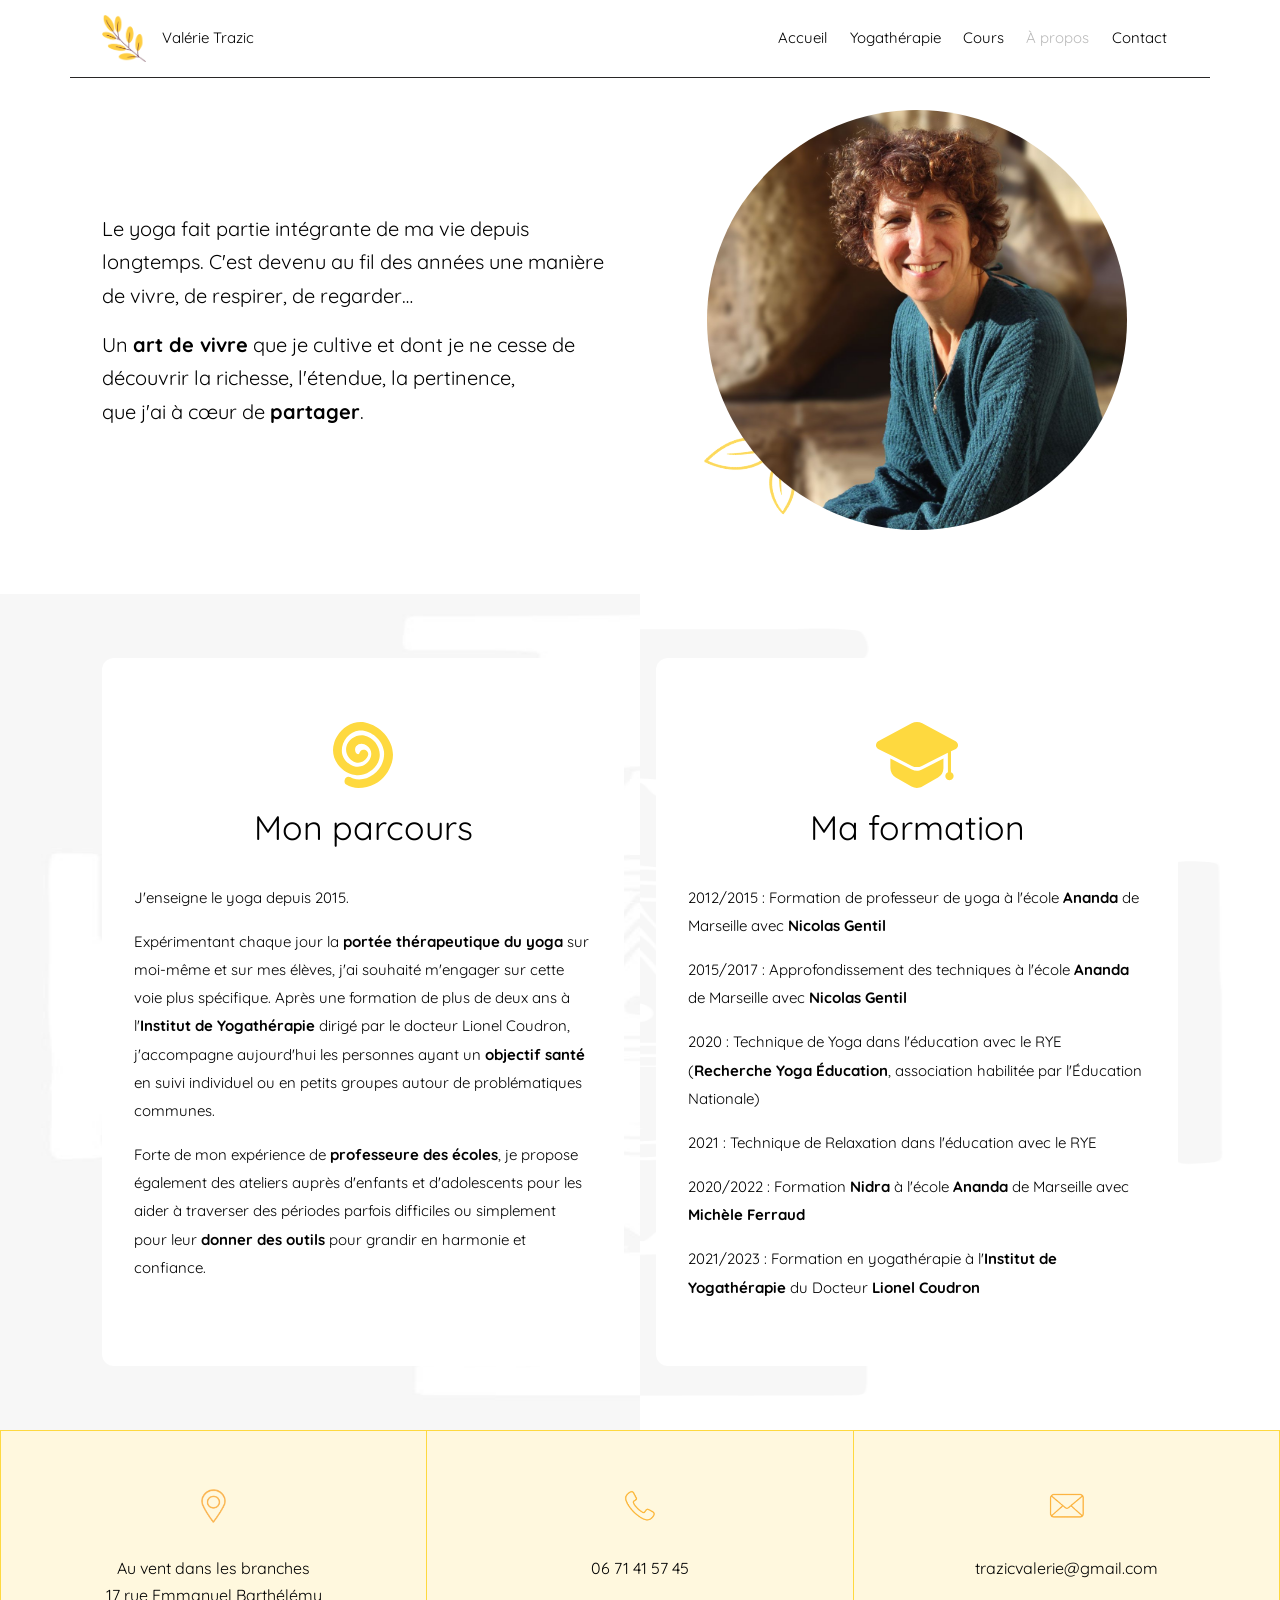
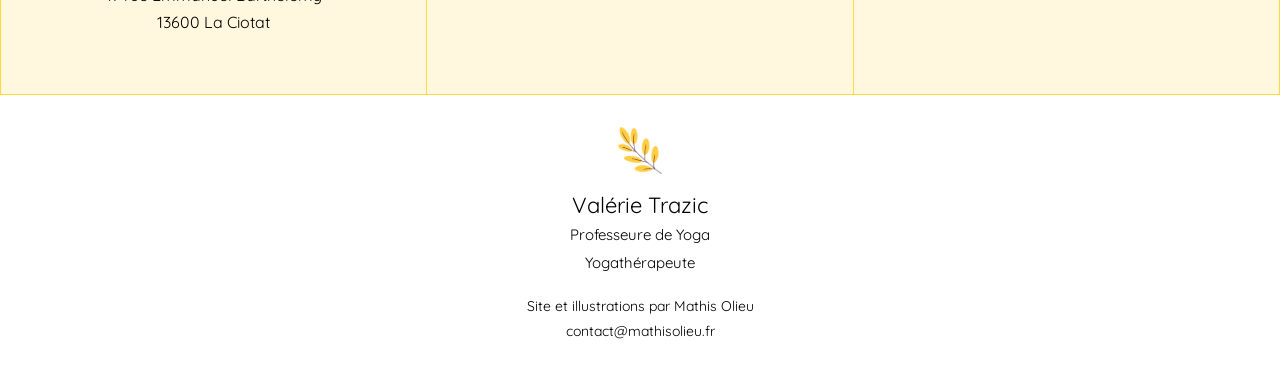
==== a-propos.html @ 8e9eb779 "Page A propos, la derniere des sept Co-Authored-By: Claude Opus 5 <noreply@anthropic.com> Claude-Ses" ====
<!DOCTYPE html>
<html lang="fr">
<head>
  <meta charset="UTF-8">
  <meta name="viewport" content="width=device-width, initial-scale=1.0">

  <title>À propos — Valérie Trazic, professeure de yoga et yogathérapeute à La Ciotat</title>
  <meta name="description" content="Valérie Trazic enseigne le yoga depuis 2015 à La Ciotat. Formée à l'école Ananda de Marseille et à l'Institut de Yogathérapie du docteur Lionel Coudron.">

  <!-- Aperçu lors d'un partage sur WhatsApp, Facebook, Messenger…
       og:url doit rester une adresse absolue : une adresse relative ne
       fonctionne pas ici.
       À FAIRE : og:image manque. Il faut une image de partage au format
       1200 × 630 px ; aucune des illustrations récupérées n'a ce format. -->
  <meta property="og:type" content="website">
  <meta property="og:site_name" content="Valérie Trazic">
  <meta property="og:locale" content="fr_FR">
  <meta property="og:url" content="https://valerietrazic.fr/a-propos.html">
  <meta property="og:title" content="À propos de Valérie Trazic">
  <meta property="og:description" content="Valérie Trazic enseigne le yoga depuis 2015 à La Ciotat. Formée à l'école Ananda de Marseille et à l'Institut de Yogathérapie du docteur Lionel Coudron.">

  <!-- Icône du site, dérivée de la branche.
       Le format 180 px est celui d'iOS : il a un fond crème parce qu'iOS
       remplace la transparence par du noir. -->
  <link rel="icon" href="images/favicon-32.png" sizes="32x32">
  <link rel="icon" href="images/favicon-512.png" sizes="512x512">
  <link rel="apple-touch-icon" href="images/favicon-180.png">

  <!-- Le site d'origine n'utilise que Quicksand, titres comme corps de texte. -->
  <link rel="preconnect" href="https://fonts.googleapis.com">
  <link rel="preconnect" href="https://fonts.gstatic.com" crossorigin>
  <link href="https://fonts.googleapis.com/css2?family=Quicksand:wght@400;500;600;700&display=swap" rel="stylesheet">

  <!-- style.css : design system + éléments communs.
       page-interieure.css : gabarit des six pages autres que l'accueil.
       a-propos.css : les blocs propres à cette page. -->
  <link rel="stylesheet" href="css/style.css">
  <link rel="stylesheet" href="css/page-interieure.css">
  <link rel="stylesheet" href="css/a-propos.css">
</head>

<body>

  <!-- ======================================================================
       EN-TÊTE — identique sur les 7 pages du site.
       Pour le modifier, il faut le faire dans chaque fichier HTML.
       Sur la page courante, le lien porte aria-current="page" : c'est lui
       qui déclenche le grisé.
       ====================================================================== -->
  <header class="entete">
    <div class="conteneur entete__interieur">

      <a href="index.html" class="entete__marque">
        <img class="entete__branche" src="images/branche.png" alt="" aria-hidden="true" width="400" height="430">
        <span class="entete__nom">Valérie Trazic</span>
      </a>

      <nav class="nav" aria-label="Navigation principale">

        <button class="nav__burger" type="button" aria-expanded="false" aria-controls="menu-principal">
          <span></span>
          <span></span>
          <span></span>
          <span class="lecteur-ecran-seulement">Ouvrir le menu</span>
        </button>

        <ul class="nav__liste" id="menu-principal">

          <li><a class="nav__lien" href="index.html">Accueil</a></li>

          <li><a class="nav__lien" href="yogatherapie.html">Yogathérapie</a></li>

          <!-- « Cours » n'est pas une page : c'est l'intitulé d'un groupe.
               C'est donc un <button>, pas un <a> — il n'y a nulle part où
               aller. Sur mobile, le CSS le transforme en simple intertitre
               et déplie la liste en permanence. -->
          <li class="nav__deroulant">
            <button class="nav__lien nav__bascule" type="button" aria-expanded="false" aria-controls="sous-menu-cours">Cours</button>

            <ul class="nav__sous-menu" id="sous-menu-cours">
              <li><a class="nav__sous-lien" href="cours-adultes.html">Cours adultes</a></li>
              <li><a class="nav__sous-lien" href="cours-enfants.html">Cours enfants</a></li>
              <li><a class="nav__sous-lien" href="cours-parents-enfants.html">Cours parents / enfants</a></li>
              <li><a class="nav__sous-lien" href="yoga-adapte-sante.html">Yoga Adapté Santé</a></li>
            </ul>
          </li>

          <li><a class="nav__lien" href="a-propos.html" aria-current="page">À propos</a></li>

          <!-- « Contact » n'est pas une page non plus : c'est une ancre vers
               le bandeau de coordonnées, qui porte id="contact". -->
          <li><a class="nav__lien" href="#contact">Contact</a></li>

        </ul>

      </nav>

    </div>
  </header>



  <main>

    <!-- ====================================================================
         1. BANDEAU DE TITRE
         Le texte à gauche, la photo à droite. Contrairement aux autres pages
         intérieures, il n'y a ni bulle ni bande crème : le site d'origine
         pose ce bandeau sur fond blanc.

         Le titre est là mais invisible à l'écran, comme sur le site d'origine
         qui n'en affiche aucun. Une page a pourtant besoin d'un titre de
         niveau 1 : c'est lui qui annonce la page à un lecteur d'écran et qui
         sert de repère aux moteurs de recherche. Il est donc écrit, puis
         masqué visuellement — et lui seul, le reste s'affiche normalement.
         ==================================================================== -->
    <section class="conteneur hero-page" aria-labelledby="titre-page">

      <h1 class="lecteur-ecran-seulement" id="titre-page">À propos</h1>

      <div class="hero-page__texte">
        <p class="a-propos__intro">
          Le yoga fait partie intégrante de ma vie depuis longtemps. C'est devenu au
          fil des années une manière de vivre, de respirer, de regarder…
        </p>
        <p class="a-propos__intro">
          Un <strong>art de vivre</strong> que je cultive et dont je ne cesse de
          découvrir la richesse, l'étendue, la pertinence,<br>
          que j'ai à cœur de <strong>partager</strong>.
        </p>
      </div>

      <!-- Les feuilles sont écrites AVANT la photo : les deux étant
           positionnées, c'est la dernière du fichier qui passe au-dessus.
           Elles dépassent donc simplement du bas du portrait. -->
      <div class="hero-page__illustration portrait">
        <img class="portrait__feuilles" src="images/feuille-trait.png" alt="" aria-hidden="true" width="160" height="138">
        <img class="portrait__photo" src="images/valerie.jpg" alt="Valérie Trazic, souriante, assise en extérieur" width="1336" height="1110">
      </div>

    </section>


    <!-- ====================================================================
         2. PARCOURS ET FORMATION
         Deux panneaux blancs posés sur un fond orné de deux motifs très
         pâles, comme sur le site d'origine.
         ==================================================================== -->
    <div class="zone-motif">
      <section class="conteneur section" id="parcours" aria-label="Parcours et formation">

        <div class="cartes-parcours">

          <article class="carte-parcours">
            <img class="carte-parcours__picto" src="images/picto-spirale.svg" alt="" aria-hidden="true" width="90" height="100" loading="lazy">
            <h2 class="carte-parcours__titre">Mon parcours</h2>

            <p>J'enseigne le yoga depuis 2015.</p>

            <p>
              Expérimentant chaque jour la <strong>portée thérapeutique du yoga</strong>
              sur moi-même et sur mes élèves, j'ai souhaité m'engager sur cette voie plus
              spécifique. Après une formation de plus de deux ans à l'<strong>Institut de
              Yogathérapie</strong> dirigé par le docteur Lionel Coudron, j'accompagne
              aujourd'hui les personnes ayant un <strong>objectif santé</strong> en suivi
              individuel ou en petits groupes autour de problématiques communes.
            </p>

            <p>
              Forte de mon expérience de <strong>professeure des écoles</strong>, je
              propose également des ateliers auprès d'enfants et d'adolescents pour les
              aider à traverser des périodes parfois difficiles ou simplement pour leur
              <strong>donner des outils</strong> pour grandir en harmonie et confiance.
            </p>
          </article>

          <article class="carte-parcours">
            <img class="carte-parcours__picto" src="images/picto-diplome.svg" alt="" aria-hidden="true" width="100" height="80" loading="lazy">
            <h2 class="carte-parcours__titre">Ma formation</h2>

            <ul class="formations">
              <li>
                2012/2015 : Formation de professeur de yoga à l'école
                <strong>Ananda</strong> de Marseille avec <strong>Nicolas Gentil</strong>
              </li>
              <li>
                2015/2017 : Approfondissement des techniques à l'école
                <strong>Ananda</strong> de Marseille avec <strong>Nicolas Gentil</strong>
              </li>
              <li>
                2020 : Technique de Yoga dans l'éducation avec le RYE
                (<strong>Recherche Yoga Éducation</strong>, association habilitée par
                l'Éducation Nationale)
              </li>
              <li>
                2021 : Technique de Relaxation dans l'éducation avec le RYE
              </li>
              <li>
                2020/2022 : Formation <strong>Nidra</strong> à l'école
                <strong>Ananda</strong> de Marseille avec <strong>Michèle Ferraud</strong>
              </li>
              <li>
                2021/2023 : Formation en yogathérapie à l'<strong>Institut de
                Yogathérapie</strong> du Docteur <strong>Lionel Coudron</strong>
              </li>
            </ul>
          </article>

        </div>

      </section>
    </div>

  </main>


  <!-- ======================================================================
       BANDEAU CONTACT — identique sur les 7 pages.
       Il porte id="contact" : c'est la cible de l'entrée « Contact » du menu.
       Les filets jaunes entre les cellules ne sont pas des bordures : c'est
       le fond jaune du bandeau qui apparaît dans les fentes de 1 px.
       ====================================================================== -->
  <section class="bandeau-contact" id="contact" aria-label="Coordonnées">
    <div class="bandeau-contact__grille">

      <div class="bandeau-contact__cellule">
        <img class="bandeau-contact__icone" src="images/icone-lieu.webp" alt="" aria-hidden="true" width="88" height="120" loading="lazy">
        <address class="bandeau-contact__texte">
          <a href="https://auventdanslesbranches.fr" target="_blank" rel="noopener">Au vent dans les branches<span class="lecteur-ecran-seulement"> (nouvelle fenêtre)</span></a><br>
          17 rue Emmanuel Barthélémy<br>
          13600 La Ciotat
        </address>
      </div>

      <div class="bandeau-contact__cellule">
        <img class="bandeau-contact__icone" src="images/icone-telephone.webp" alt="" aria-hidden="true" width="118" height="120" loading="lazy">
        <p class="bandeau-contact__texte">
          <a href="tel:+33671415745">06 71 41 57 45</a>
        </p>
      </div>

      <div class="bandeau-contact__cellule">
        <img class="bandeau-contact__icone" src="images/icone-mail.webp" alt="" aria-hidden="true" width="125" height="120" loading="lazy">
        <p class="bandeau-contact__texte">
          <a href="mailto:trazicvalerie@gmail.com">trazicvalerie@gmail.com</a>
        </p>
      </div>

    </div>
  </section>


  <!-- ======================================================================
       PIED DE PAGE — identique sur les 7 pages. Fond blanc, tout centré.
       ====================================================================== -->
  <footer class="pied">
    <div class="conteneur">

      <img class="pied__branche" src="images/branche.png" alt="" aria-hidden="true" width="400" height="430" loading="lazy">

      <p class="pied__nom">Valérie Trazic</p>
      <p class="pied__role">
        Professeure de Yoga<br>
        Yogathérapeute
      </p>

      <p class="pied__credit">
        Site et illustrations par Mathis Olieu<br>
        <a href="mailto:contact@mathisolieu.fr">contact@mathisolieu.fr</a>
      </p>

    </div>
  </footer>


  <script src="js/menu.js"></script>

</body>
</html>
---- css/style.css ----
/* ==========================================================================
   VALÉRIE TRAZIC — Feuille de style commune
   --------------------------------------------------------------------------
   Ce fichier contient :
     1. les variables du design system (:root)
     2. les bases (typographie, conteneur)
     3. l'en-tête et la navigation
     4. les boutons
     5. le bandeau contact et le pied de page
     6. le responsive de ces éléments communs

   Il est chargé sur les 7 pages, AVANT le fichier propre à chaque page.

   Les valeurs ci-dessous sont RELEVÉES SUR LE SITE D'ORIGINE (ventyoga.fr),
   pas déduites du site de l'association : fond blanc, un seul jaune, texte
   noir, Quicksand partout.

   RÈGLE : aucune couleur, police ou graisse ne doit être écrite « en dur »
   ailleurs. On passe toujours par une variable de :root.
   ========================================================================== */


/* ==========================================================================
   1. VARIABLES — le tableau électrique du site
   --------------------------------------------------------------------------
   Pour changer une couleur partout, il suffit de la modifier ici.
   ========================================================================== */

:root {

  /* --- Couleurs, relevées sur ventyoga.fr --- */
  --fond:        #FFFFFF;  /* fond du site : blanc, PAS crème            */
  --creme:       #FFF8DE;  /* cellules du bandeau contact, formes déco    */
  --jaune:       #FED93F;  /* le seul jaune du site                      */
  --gris-bloc:   #F7F7F7;  /* bandeau gris de la section « Les cours »   */
  --texte:       #000000;  /* texte principal                            */
  --texte-doux:  #BABABA;  /* page courante dans le menu                 */
  --trait:       #282626;  /* filet sous l'en-tête                       */

  /* --- Police ---
     Le site d'origine n'utilise QUE Quicksand, titres comme corps de texte. */
  --titres: "Quicksand", sans-serif;
  --corps:  "Quicksand", sans-serif;

  /* --- Graisses --- */
  --normal:   400;
  --moyen:    500;
  --semigras: 600;
  --gras:     700;

  /* --- Espacements --- */
  --espace-xs: 0.5rem;   /*  8px */
  --espace-s:  1rem;     /* 16px */
  --espace-m:  2rem;     /* 32px */
  --espace-l:  4rem;     /* 64px */
  --espace-xl: 6rem;     /* 96px */

  /* --- Dimensions --- */
  --largeur-max: 1140px;
  --rayon:       12px;
}


/* ==========================================================================
   2. BASES
   ========================================================================== */

*,
*::before,
*::after {
  box-sizing: border-box;
}

html {
  overflow-x: hidden;

  /* L'en-tête est collé en haut. Sans ce retrait, une arrivée par ancre
     placerait sa cible DERRIÈRE l'en-tête. */
  scroll-padding-top: 6rem;
  scroll-behavior: smooth;
}

/* 15 px et une interligne de 1,88 : les valeurs exactes du site d'origine. */
body {
  margin: 0;
  background-color: var(--fond);
  color: var(--texte);
  font-family: var(--corps);
  font-weight: var(--normal);
  font-size: 15px;
  line-height: 1.88;
}

h1, h2, h3 {
  font-family: var(--titres);
  color: var(--texte);
  margin: 0;
  font-weight: var(--normal);
  line-height: 1.4;
}

p { margin: 0 0 var(--espace-s); }

a { color: inherit; }

img {
  max-width: 100%;
  height: auto;
  display: block;
}

/* Contour de focus visible au clavier. Sans lui, une personne qui navigue à
   la touche Tab ne sait plus où elle se trouve. */
:focus-visible {
  outline: 2px solid var(--jaune);
  outline-offset: 3px;
}

/* Ouverture des panneaux dépliants (menu mobile, sous-menu).
   « display: none » ne s'anime pas ; une animation posée sur l'élément au
   moment où il s'affiche, elle, se joue. */
@keyframes deplier {
  from { opacity: 0; transform: translateY(-8px); }
  to   { opacity: 1; transform: translateY(0); }
}

/* Respecte le réglage système « réduire les animations ». */
@media (prefers-reduced-motion: reduce) {
  html { scroll-behavior: auto; }
  *, *::before, *::after {
    animation-duration: 0.01ms !important;
    transition-duration: 0.01ms !important;
  }
}

.conteneur {
  width: 100%;
  max-width: var(--largeur-max);
  margin-inline: auto;
  padding-inline: var(--espace-m);
}

/* Masque un élément à l'écran tout en le laissant lisible par les lecteurs
   d'écran. */
.lecteur-ecran-seulement {
  position: absolute;
  width: 1px;
  height: 1px;
  overflow: hidden;
  clip-path: inset(50%);
  white-space: nowrap;
}


/* ==========================================================================
   3. EN-TÊTE — commun aux 7 pages
   --------------------------------------------------------------------------
   Fond blanc, 78 px de haut, et un filet fin sous le contenu : c'est tout.
   ========================================================================== */

.entete {
  position: sticky;
  top: 0;
  z-index: 100;
  background-color: var(--fond);
}

/* Le filet est porté par le conteneur intérieur, pas par l'en-tête : il
   s'arrête donc avec le contenu au lieu de traverser tout l'écran. */
.entete__interieur {
  display: flex;
  align-items: center;
  justify-content: space-between;
  gap: var(--espace-m);
  min-height: 78px;
  border-bottom: 1px solid var(--trait);
}

/* --- La marque : la branche + le nom ---
   « flex-shrink: 0 » est indispensable : sans lui, la marque se comprime
   quand le menu manque de place et la branche est écrasée. */
.entete__marque {
  display: flex;
  align-items: center;
  gap: var(--espace-s);
  flex-shrink: 0;
  text-decoration: none;
}

.entete__branche {
  width: 44px;
  flex-shrink: 0;
}

.entete__nom {
  font-family: var(--titres);
  font-weight: var(--normal);
  font-size: 15px;
}


/* ==========================================================================
   3b. NAVIGATION
   ========================================================================== */

.nav__liste {
  display: flex;
  align-items: center;
  list-style: none;
  margin: 0;
  padding: 0;
}

/* Le lien et le bouton « Cours » doivent être identiques à l'œil. Le bouton
   hérite donc explicitement de la police, que les navigateurs remplacent
   sinon par leur police de formulaire. */
.nav__lien {
  display: inline-block;
  padding: var(--espace-xs) 0.7rem;
  border: none;
  background: none;
  font-family: var(--corps);
  font-weight: var(--normal);
  font-size: 15px;
  color: var(--texte);
  line-height: inherit;
  text-decoration: none;
  white-space: nowrap;
  cursor: pointer;
  transition: color 0.2s ease;
}

/* Sur le site d'origine, la page courante n'est pas soulignée : elle est
   simplement grisée. Pas de trait jaune. */
.nav__lien[aria-current="page"] {
  color: var(--texte-doux);
}

.nav__lien:hover,
.nav__lien:focus-visible {
  color: var(--texte-doux);
}

/* --- Sous-menu « Cours » -------------------------------------------------
   Il s'ouvre dans trois cas — au survol de la souris, quand le clavier entre
   dans la zone (:focus-within), et au clic (aria-expanded, géré par
   menu.js). Les trois sont nécessaires : le survol ignore le clavier, le
   clavier ignore la souris, et sur un écran tactile seul le clic existe.
   Pas de chevron : le site d'origine n'en a pas. --------------------------- */

.nav__deroulant {
  position: relative;
}

.nav__sous-menu {
  display: none;
  position: absolute;
  top: 100%;
  left: 50%;
  translate: -50% 0;
  z-index: 20;
  min-width: 220px;
  margin: 0;
  padding: var(--espace-xs) 0;
  list-style: none;
  background-color: var(--fond);
  border: 1px solid var(--trait);
}

.nav__deroulant:hover .nav__sous-menu,
.nav__deroulant:focus-within .nav__sous-menu,
.nav__bascule[aria-expanded="true"] + .nav__sous-menu {
  display: block;
  animation: deplier 0.2s ease both;
}

/* Zone tampon invisible entre l'entrée « Cours » et le panneau : sans elle,
   le panneau se referme dès que la souris traverse l'espace vide en
   descendant vers lui. */
.nav__sous-menu::before {
  content: "";
  position: absolute;
  left: 0;
  right: 0;
  top: -10px;
  height: 10px;
}

.nav__sous-lien {
  display: block;
  padding: var(--espace-xs) var(--espace-s);
  font-size: 15px;
  text-decoration: none;
  white-space: nowrap;
  transition: color 0.2s ease;
}

.nav__sous-lien:hover,
.nav__sous-lien:focus-visible,
.nav__sous-lien[aria-current="page"] {
  color: var(--texte-doux);
}

/* --- Bouton burger : visible uniquement sur mobile (voir §6) --- */

.nav__burger {
  display: none;
  flex-direction: column;
  justify-content: center;
  gap: 5px;
  width: 44px;
  height: 44px;
  padding: 0;
  border: none;
  background: none;
  cursor: pointer;
}

.nav__burger span {
  display: block;
  height: 1px;
  width: 26px;
  background-color: var(--texte);
  transition: transform 0.25s ease, opacity 0.25s ease;
}

/* Les trois barres se transforment en croix quand le menu est ouvert. */
.nav__burger[aria-expanded="true"] span:nth-child(1) {
  transform: translateY(6px) rotate(45deg);
}
.nav__burger[aria-expanded="true"] span:nth-child(2) {
  opacity: 0;
}
.nav__burger[aria-expanded="true"] span:nth-child(3) {
  transform: translateY(-6px) rotate(-45deg);
}


/* ==========================================================================
   4. BOUTONS — communs à tout le site
   ========================================================================== */

/* Relevé sur le site d'origine : un rectangle jaune plein, texte noir à 18 px.
   Les angles sont arrondis, à la demande de Simon — c'est le seul écart avec
   l'original, qui les laisse vifs. Au survol, le bouton se vide de sa couleur
   et garde son contour jaune : le mouvement inverse, pour que l'état survolé
   se distingue sans introduire de teinte nouvelle. */
.bouton {
  display: inline-flex;
  align-items: center;
  justify-content: center;
  min-width: 142px;
  min-height: 40px;
  padding: var(--espace-xs) var(--espace-s);
  border: 1px solid var(--jaune);
  border-radius: 6px;
  background-color: var(--jaune);
  color: var(--texte);
  font-family: var(--corps);
  font-weight: var(--normal);
  font-size: 18px;
  line-height: 1.2;
  text-align: center;
  text-decoration: none;
  cursor: pointer;
  transition: background-color 0.2s ease;
}

.bouton:hover,
.bouton:focus-visible {
  background-color: transparent;
}


/* ==========================================================================
   5. BANDEAU CONTACT + PIED DE PAGE — communs aux 7 pages
   --------------------------------------------------------------------------
   Le bandeau porte id="contact" : c'est la cible de l'entrée « Contact » du
   menu, qui n'est pas une page mais une ancre.

   L'astuce du site d'origine : les filets jaunes entre les trois cellules ne
   sont pas des bordures. Le bandeau est un rectangle JAUNE, et les trois
   cellules grises posées dessus laissent 1 px d'écart entre elles. Le jaune
   qui apparaît dans ces fentes, c'est le fond.
   ========================================================================== */

.bandeau-contact {
  background-color: var(--jaune);
  padding: 1px;
}

.bandeau-contact__grille {
  display: grid;
  grid-template-columns: repeat(3, 1fr);
  gap: 1px;
}

.bandeau-contact__cellule {
  display: flex;
  flex-direction: column;
  align-items: center;
  justify-content: center;
  gap: var(--espace-m);
  min-height: 263px;
  padding: var(--espace-m) var(--espace-s);
  background-color: var(--creme);
  text-align: center;
}

/* Les trois icônes n'ont pas le même rapport largeur / hauteur. On fixe donc
   la HAUTEUR et on laisse la largeur suivre : à largeur égale, l'enveloppe
   paraîtrait plus grosse que le repère. */
.bandeau-contact__icone {
  height: 34px;
  width: auto;
}

.bandeau-contact__texte {
  margin: 0;
  font-size: 16px;
  line-height: 1.7;
  font-style: normal;   /* neutralise l'italique par défaut de <address> */

  /* Trois lignes réservées, même quand le texte n'en fait qu'une. Sans ça,
     la cellule de l'adresse — la seule à tenir sur trois lignes — pousse son
     icône vers le haut et les trois pictos ne sont plus alignés. */
  min-height: calc(3 * 16px * 1.7);
}

.bandeau-contact__texte a {
  text-decoration: none;
}

.bandeau-contact__texte a:hover,
.bandeau-contact__texte a:focus-visible {
  text-decoration: underline;
  text-underline-offset: 4px;
}


/* --- Pied de page : fond blanc, tout centré --- */

.pied {
  padding-block: var(--espace-m);
  text-align: center;
}

.pied__branche {
  width: 44px;
  margin: 0 auto var(--espace-s);
}

.pied__nom {
  margin: 0;
  font-family: var(--titres);
  font-weight: var(--normal);
  font-size: 22px;
  line-height: 1.41;
}

.pied__role {
  margin: 0;
  font-size: 15px;
}

.pied__credit {
  margin: var(--espace-s) 0 0;
  font-size: 14px;
  line-height: 1.79;
}

.pied__credit a {
  text-decoration: none;
}

.pied__credit a:hover,
.pied__credit a:focus-visible {
  text-decoration: underline;
  text-underline-offset: 3px;
}


/* ==========================================================================
   6. RESPONSIVE — éléments communs
   --------------------------------------------------------------------------
   Quatre largeurs de référence : 1440 / 900 / 600 / 375 px.
   ========================================================================== */

/* --- Le menu passe en burger --- */
@media (max-width: 900px) {

  .nav__burger {
    display: flex;
  }

  /* Le menu se déplie sous l'en-tête, en pleine largeur. */
  .nav__liste {
    display: none;
    position: absolute;
    left: 0;
    right: 0;
    top: 100%;
    z-index: 10;
    flex-direction: column;
    align-items: stretch;
    padding: var(--espace-s) var(--espace-m) var(--espace-m);
    background-color: var(--fond);
    border-bottom: 1px solid var(--trait);
    /* Si la liste est plus haute que l'écran, elle défile à l'intérieur
       plutôt que de sortir de la fenêtre. */
    max-height: calc(100vh - 100%);
    overflow-y: auto;
  }

  .nav__liste.est-ouvert {
    display: flex;
    animation: deplier 0.24s ease both;
  }

  .nav__lien {
    padding: var(--espace-s) 0;
    font-size: 16px;
  }

  /* --- Le sous-menu « Cours » dans le burger ---
     Pas de déroulé dans un déroulé : c'est la source classique de menus
     impossibles à utiliser au doigt. Les cinq entrées sont simplement
     listées en retrait, toujours visibles. --- */
  .nav__deroulant {
    position: static;
  }

  .nav__bascule {
    cursor: default;
    color: var(--texte-doux);
    padding-bottom: 0;
  }

  .nav__sous-menu,
  .nav__deroulant:hover .nav__sous-menu,
  .nav__deroulant:focus-within .nav__sous-menu {
    display: block;
    position: static;
    translate: none;
    min-width: 0;
    padding: 0 0 var(--espace-xs);
    background: none;
    border: none;
    animation: none;
  }

  .nav__sous-menu::before {
    display: none;
  }

  .nav__sous-lien {
    padding: var(--espace-xs) 0 var(--espace-xs) var(--espace-s);
    font-size: 16px;
  }

  /* --- Bandeau contact sur une colonne --- */
  .bandeau-contact__grille {
    grid-template-columns: 1fr;
  }

  .bandeau-contact__cellule {
    min-height: 0;
    gap: var(--espace-s);
    padding: var(--espace-m) var(--espace-s);
  }

  /* Empilées, les cellules n'ont plus à s'aligner entre elles : la hauteur
     réservée ne servirait qu'à créer du vide. */
  .bandeau-contact__texte {
    min-height: 0;
  }
}


/* --- Mobile --- */
@media (max-width: 600px) {

  /* Marge latérale un peu plus large qu'un simple 1 rem : le texte tombait
     trop près du bord de l'écran. */
  .conteneur {
    padding-inline: 1.5rem;
  }

  .entete__interieur {
    min-height: 66px;
  }

  .entete__branche {
    width: 38px;
  }

  .bouton {
    width: 100%;
  }
}
---- css/page-interieure.css ----
/* ==========================================================================
   GABARIT DES PAGES INTÉRIEURES
   --------------------------------------------------------------------------
   Chargé après style.css sur les six pages autres que l'accueil.

   Il contient ce que ces six pages ont en commun :
     1. le bandeau de titre en haut de page (texte à gauche, illustration à
        droite) ;
     2. les sections et leurs titres ;
     3. le trait jaune vertical qui accompagne un bloc de texte, avec ou
        sans feuille ;
     4. le bloc « illustration + texte » alterné ;
     5. le bandeau « Modalités » à trois colonnes.

   L'accueil, lui, a son propre fichier. Quelques règles se ressemblent d'un
   fichier à l'autre — le trait à feuille, notamment. C'est volontaire : les
   deux fichiers ne sont jamais chargés ensemble, et garder l'accueil
   indépendant évite qu'une retouche faite ici aille casser une page déjà
   validée.
   ========================================================================== */


/* ==========================================================================
   1. BANDEAU DE TITRE
   --------------------------------------------------------------------------
   Deux colonnes : le titre et son accroche à gauche, l'illustration à droite.
   ========================================================================== */

.hero-page {
  display: grid;
  grid-template-columns: 1fr 1fr;
  align-items: center;
  gap: var(--espace-m);
  padding-block: var(--espace-m) var(--espace-l);
}

/* 45 px sur le site d'origine. clamp() le fait rétrécir tout seul sur les
   petits écrans, sans point de rupture supplémentaire. */
.hero-page__titre {
  margin-bottom: var(--espace-s);
  font-size: clamp(2rem, 4vw, 45px);
}

.hero-page__accroche {
  margin: 0;
  font-size: 20px;
  line-height: 1.67;
}

.hero-page__illustration img {
  width: 100%;
}


/* ==========================================================================
   2. SECTIONS
   ========================================================================== */

.section {
  padding-block: var(--espace-l);
}

/* Les sections qui se suivent sur le même fond n'ont pas besoin de deux
   respirations : celle du bas de l'une et celle du haut de l'autre se
   cumuleraient. On ne garde que celle du haut. */
.section + .section {
  padding-top: 0;
}

.section__titre {
  margin-bottom: var(--espace-l);
  font-size: clamp(1.75rem, 3.5vw, 45px);
}

.section__titre--centre {
  text-align: center;
}

/* Pour un titre suivi d'un bloc qui apporte déjà sa propre respiration :
   sans cela, les deux marges s'additionnent et le titre se retrouve isolé
   loin de son contenu. */
.section__titre--serre {
  margin-bottom: var(--espace-s);
}

/* La bande grise qui court derrière plusieurs sections d'affilée.
   Sur cette page, elle va de « pour quoi, pour qui ? » jusqu'au petit
   groupe : les fonds se succèdent en ligne droite, sans vague. */
.zone-grise {
  background-color: var(--gris-bloc);
}

/* Son pendant crème. Il sert notamment derrière un bandeau de titre dont
   l'illustration a elle-même un fond crème : la couleur court alors sur
   toute la largeur de l'écran et le bord de l'image ne se détache plus. */
.zone-creme {
  background-color: var(--creme);
}


/* ==========================================================================
   3. LE TRAIT JAUNE
   --------------------------------------------------------------------------
   Un trait vertical jaune posé à gauche d'un bloc de texte, comme une marge
   de cahier. Il est dessiné en CSS et non importé en image : il épouse ainsi
   la hauteur du texte, quelle que soit la longueur de celui-ci et quelle que
   soit la largeur de l'écran.

   Deux versions : nu (.trait) et surmonté de deux feuilles (.trait-feuille).
   ========================================================================== */

.trait {
  position: relative;
  padding-left: 3rem;
}

.trait::before {
  content: "";
  position: absolute;
  top: 0;
  bottom: 0;
  left: 0;
  width: 2px;
  background-color: var(--jaune);
}

.trait-feuille {
  /* Une seule valeur à changer pour redimensionner l'ensemble : le trait se
     recale tout seul, parce que sa position est calculée à partir d'elle. */
  --feuille: 40px;

  position: relative;
  padding-left: 3rem;
}

.trait-feuille__feuille {
  position: absolute;
  top: 0;
  left: 0;
  width: var(--feuille);
}

/* Le trait prolonge la tige des feuilles : il doit partir exactement de sa
   pointe, sinon il court à côté d'elle.

   Dans le fichier, la tige se termine à 60,7 % de la largeur et touche le
   bord inférieur (l'image fait 160 × 138, soit un rapport de 0,8625). Ces
   deux proportions sont écrites ici en clair plutôt que traduites en pixels :
   le raccord reste juste quelle que soit la taille de la feuille. */
.trait-feuille::before {
  content: "";
  position: absolute;
  left: calc(var(--feuille) * 0.607 - 1px);
  top: calc(var(--feuille) * 0.8625 - 2px);
  bottom: 0;
  width: 2px;
  background-color: var(--jaune);
}

/* Un bloc de texte long reste lisible tant qu'une ligne ne dépasse pas une
   soixantaine de caractères : au-delà, l'œil perd le début de la ligne
   suivante. C'est ce que fait le site d'origine, dont le texte n'occupe
   jamais toute la largeur. */
.bloc-texte {
  max-width: 62ch;
}

.bloc-texte > :last-child {
  margin-bottom: 0;
}

/* Quand le titre de la section est centré, son texte d'introduction l'est
   aussi — non pas au sens du texte centré, mais du bloc centré dans la page. */
.bloc-texte--centre {
  margin-inline: auto;
  margin-bottom: var(--espace-l);
}

/* Un bouton posé sous un bloc de texte. La variante « aligné » le décale du
   même retrait que le trait jaune, pour qu'il tombe sous le texte et non
   sous le trait. */
.zone-bouton {
  margin-top: var(--espace-m);
  margin-bottom: 0;
}

.zone-bouton--aligne {
  padding-left: 3rem;
}

/* Un bouton en fin de section a besoin d'air des deux côtés : sur mobile, la
   section suivante n'apporte plus sa propre respiration en haut, et son titre
   viendrait se coller au bouton. */
.zone-bouton--centre {
  margin-top: var(--espace-l);
  margin-bottom: var(--espace-s);
  text-align: center;
}


/* ==========================================================================
   4. BLOC « ILLUSTRATION + TEXTE »
   --------------------------------------------------------------------------
   Une illustration d'un côté, du texte de l'autre, alternés d'un bloc au
   suivant. Comme sur l'accueil, le texte est TOUJOURS écrit avant l'image
   dans le HTML — donc lu avant elle par un lecteur d'écran — et c'est le CSS
   qui les place.
   ========================================================================== */

.bloc-duo {
  display: grid;
  grid-template-columns: 1fr 1fr;
  align-items: center;
  gap: var(--espace-m);
  padding-block: var(--espace-m);
}

.bloc-duo__illustration {
  order: -1;   /* par défaut, l'illustration est à gauche */
}

.bloc-duo--inverse .bloc-duo__illustration {
  order: 1;    /* la variante la renvoie à droite */
}

.bloc-duo__texte > :last-child {
  margin-bottom: 0;
}

/* La tache jaune posée derrière les personnages.
   Les illustrations sont fournies détourées : la tache est donc dessinée
   ici, en fond, plutôt que gravée dans le fichier image. Un rayon de bordure
   différent sur chacun des quatre coins suffit à obtenir une forme molle,
   sans recourir à un tracé SVG. */
/* La tache est positionnée en pourcentage de ce bloc : il doit donc faire
   exactement la largeur de l'illustration, sinon la tache déborde d'un côté
   ou de l'autre dès que la colonne s'élargit. */
.bloc-duo__illustration--tache {
  position: relative;
  width: 100%;
  max-width: 320px;
  margin-inline: auto;
}

.bloc-duo__illustration--tache::before {
  content: "";
  position: absolute;
  left: 22%;
  right: 24%;
  top: 44%;
  bottom: 16%;
  background-color: var(--jaune);
  border-radius: 58% 42% 47% 53% / 52% 46% 54% 48%;
}

/* La tache ne se met pas toujours au même endroit : elle se cale derrière le
   personnage, donc plus bas pour une posture debout, plus haut pour une
   posture assise. */
.bloc-duo--inverse .bloc-duo__illustration--tache::before {
  top: 22%;
  bottom: 32%;
  border-radius: 44% 56% 52% 48% / 48% 54% 46% 52%;
}

.bloc-duo__illustration--tache img {
  position: relative;   /* passe au-dessus de la tache */
  width: 100%;
}


/* ==========================================================================
   5. MODALITÉS
   --------------------------------------------------------------------------
   Trois colonnes centrées, chacune coiffée d'un picto blanc dans un rond
   jaune. Les pictos sont les fichiers du site d'origine ; le rond, lui, est
   fait en CSS.
   ========================================================================== */

.modalites {
  display: grid;
  grid-template-columns: repeat(auto-fit, minmax(220px, 1fr));
  gap: var(--espace-l) var(--espace-m);
  text-align: center;
}

.modalites__picto {
  display: flex;
  align-items: center;
  justify-content: center;
  width: 52px;
  height: 52px;
  margin: 0 auto var(--espace-m);
  border-radius: 50%;
  background-color: var(--jaune);
}

.modalites__picto img {
  width: 30px;
}

.modalites__intitule {
  margin-bottom: var(--espace-xs);
  font-size: 18px;
}

.modalites__texte {
  margin: 0;
  font-style: normal;   /* neutralise l'italique par défaut de <address> */
}

.modalites__texte strong {
  font-weight: var(--gras);
}

.modalites__note {
  margin-top: var(--espace-s);
  font-style: italic;
}


/* ==========================================================================
   6. RESPONSIVE
   ========================================================================== */

@media (max-width: 900px) {

  /* Le titre passe au-dessus de l'illustration, comme sur l'accueil : sur un
     écran étroit, deux colonnes de 400 px deviennent deux colonnes de 150 px,
     illisibles l'une comme l'autre. */
  .hero-page,
  .bloc-duo {
    grid-template-columns: 1fr;
  }

  /* Empilés, l'illustration passe toujours AU-DESSUS du texte, quelle que
     soit la variante. */
  .hero-page__illustration,
  .bloc-duo__illustration,
  .bloc-duo--inverse .bloc-duo__illustration {
    order: -1;
  }

  .section {
    padding-block: var(--espace-m);
  }

  .section__titre {
    margin-bottom: var(--espace-m);
  }
}

@media (max-width: 600px) {

  .trait,
  .trait-feuille,
  .zone-bouton--aligne {
    padding-left: 2.25rem;
  }

  .trait-feuille {
    --feuille: 32px;
  }

  .bloc-duo__illustration--tache {
    max-width: 240px;
  }
}
---- css/a-propos.css ----
/* ==========================================================================
   À PROPOS — styles propres à a-propos.html
   --------------------------------------------------------------------------
   Chargé après style.css et page-interieure.css.

   Deux blocs en propre :
     1. le bandeau de titre — texte à gauche, portrait rond à droite ;
     2. les deux panneaux « Mon parcours » et « Ma formation », posés sur un
        fond orné de deux motifs très pâles.

   C'est la seule page intérieure sans bulle blanche ni bande crème : le site
   d'origine y pose le texte directement sur le fond blanc.
   ========================================================================== */


/* ==========================================================================
   1. LE BANDEAU DE TITRE
   ========================================================================== */

/* Le texte d'accroche est un peu plus grand que le texte courant, comme sur
   les autres bandeaux du site. */
.a-propos__intro {
  max-width: 46ch;
  font-size: 20px;
  line-height: 1.67;
}

.a-propos__intro:last-child {
  margin-bottom: 0;
}

/* Le portrait, rond, et les deux feuilles qui dépassent en bas à gauche.
   La largeur est bridée : étirée sur toute la colonne, la photo prendrait le
   pas sur le texte, alors que sur le site d'origine les deux se répondent. */
.portrait {
  position: relative;
  width: 100%;
  max-width: 420px;
  margin-inline: auto;
}

/* La photo d'origine est plus large que haute. « aspect-ratio » impose un
   carré, « cover » recadre la photo dedans, et le rayon de 50 % en fait un
   rond parfait — quelle que soit la taille de l'écran. */
.portrait__photo {
  position: relative;   /* passe au-dessus des feuilles */
  display: block;
  width: 100%;
  aspect-ratio: 1;
  object-fit: cover;
  border-radius: 50%;
}

/* Le sélecteur passe par le parent, alors qu'une seule classe suffirait à
   désigner l'image. C'est nécessaire : le gabarit commun impose
   « .hero-page__illustration img { width: 100% } », une règle plus précise
   qu'une classe seule, qui l'emportait et étirait les feuilles à la taille du
   portrait. En nommant deux classes, celle-ci reprend la main. */
.portrait .portrait__feuilles {
  position: absolute;
  left: 2%;
  bottom: 4%;
  width: 22%;
  transform: rotate(-125deg);
}


/* ==========================================================================
   2. PARCOURS ET FORMATION
   --------------------------------------------------------------------------
   Le fond porte deux motifs, l'un à gauche, l'autre à droite, chacun sur la
   moitié de la largeur — exactement comme sur le site d'origine. Ils sont
   posés en fond et non en balise <img> : ce sont des ornements, ils n'ont
   rien à dire à un lecteur d'écran.

   Ils sont si pâles — du gris à 251 sur 255 — qu'ils ne se devinent que sur
   les grandes plages vides autour des panneaux. C'est voulu.
   ========================================================================== */

.zone-motif {
  background-image: url("../images/deco-1.jpg"), url("../images/yantra.png");
  background-position: left center, right center;
  background-size: 50% 100%, 50% 100%;
  background-repeat: no-repeat;
}

.cartes-parcours {
  display: grid;
  grid-template-columns: repeat(2, 1fr);
  gap: var(--espace-m);
  /* Les deux panneaux prennent la hauteur du plus haut, comme sur le site
     d'origine : sans cela, celui de droite s'arrêterait plus haut et les deux
     ne formeraient plus un bloc. */
  align-items: stretch;
}

.carte-parcours {
  padding: var(--espace-l) var(--espace-m);
  background-color: var(--fond);
  border-radius: var(--rayon);
}

.carte-parcours__picto {
  display: block;
  width: auto;
  height: 66px;
  margin: 0 auto var(--espace-s);
}

.carte-parcours__titre {
  margin-bottom: var(--espace-m);
  font-size: clamp(1.5rem, 2.8vw, 34px);
  text-align: center;
}

.carte-parcours > p:last-child {
  margin-bottom: 0;
}

/* La liste des formations garde sa nature de liste dans le HTML, mais pas ses
   puces : sur le site d'origine, chaque ligne commence par sa date, qui joue
   déjà ce rôle. */
.formations {
  margin: 0;
  padding: 0;
  list-style: none;
}

.formations li + li {
  margin-top: var(--espace-s);
}


/* ==========================================================================
   3. RESPONSIVE
   ========================================================================== */

/* Les deux panneaux passent l'un sous l'autre avant le seuil habituel du
   site : « Ma formation » contient des lignes longues — noms d'écoles et de
   formateurs — qui se hachent dès que la colonne se resserre. */
@media (max-width: 900px) {

  .cartes-parcours {
    grid-template-columns: 1fr;
  }

  /* Empilés, les motifs de fond n'ont plus de moitié gauche ni de moitié
     droite à occuper : on n'en garde qu'un, étiré sur toute la largeur. */
  .zone-motif {
    background-image: url("../images/deco-1.jpg");
    background-position: center;
    background-size: 100% 100%;
  }

  .carte-parcours {
    padding: var(--espace-m);
  }
}

@media (max-width: 600px) {

  /* Empilé sous le texte, le portrait n'a plus besoin d'être aussi grand. */
  .portrait {
    max-width: 280px;
  }
}
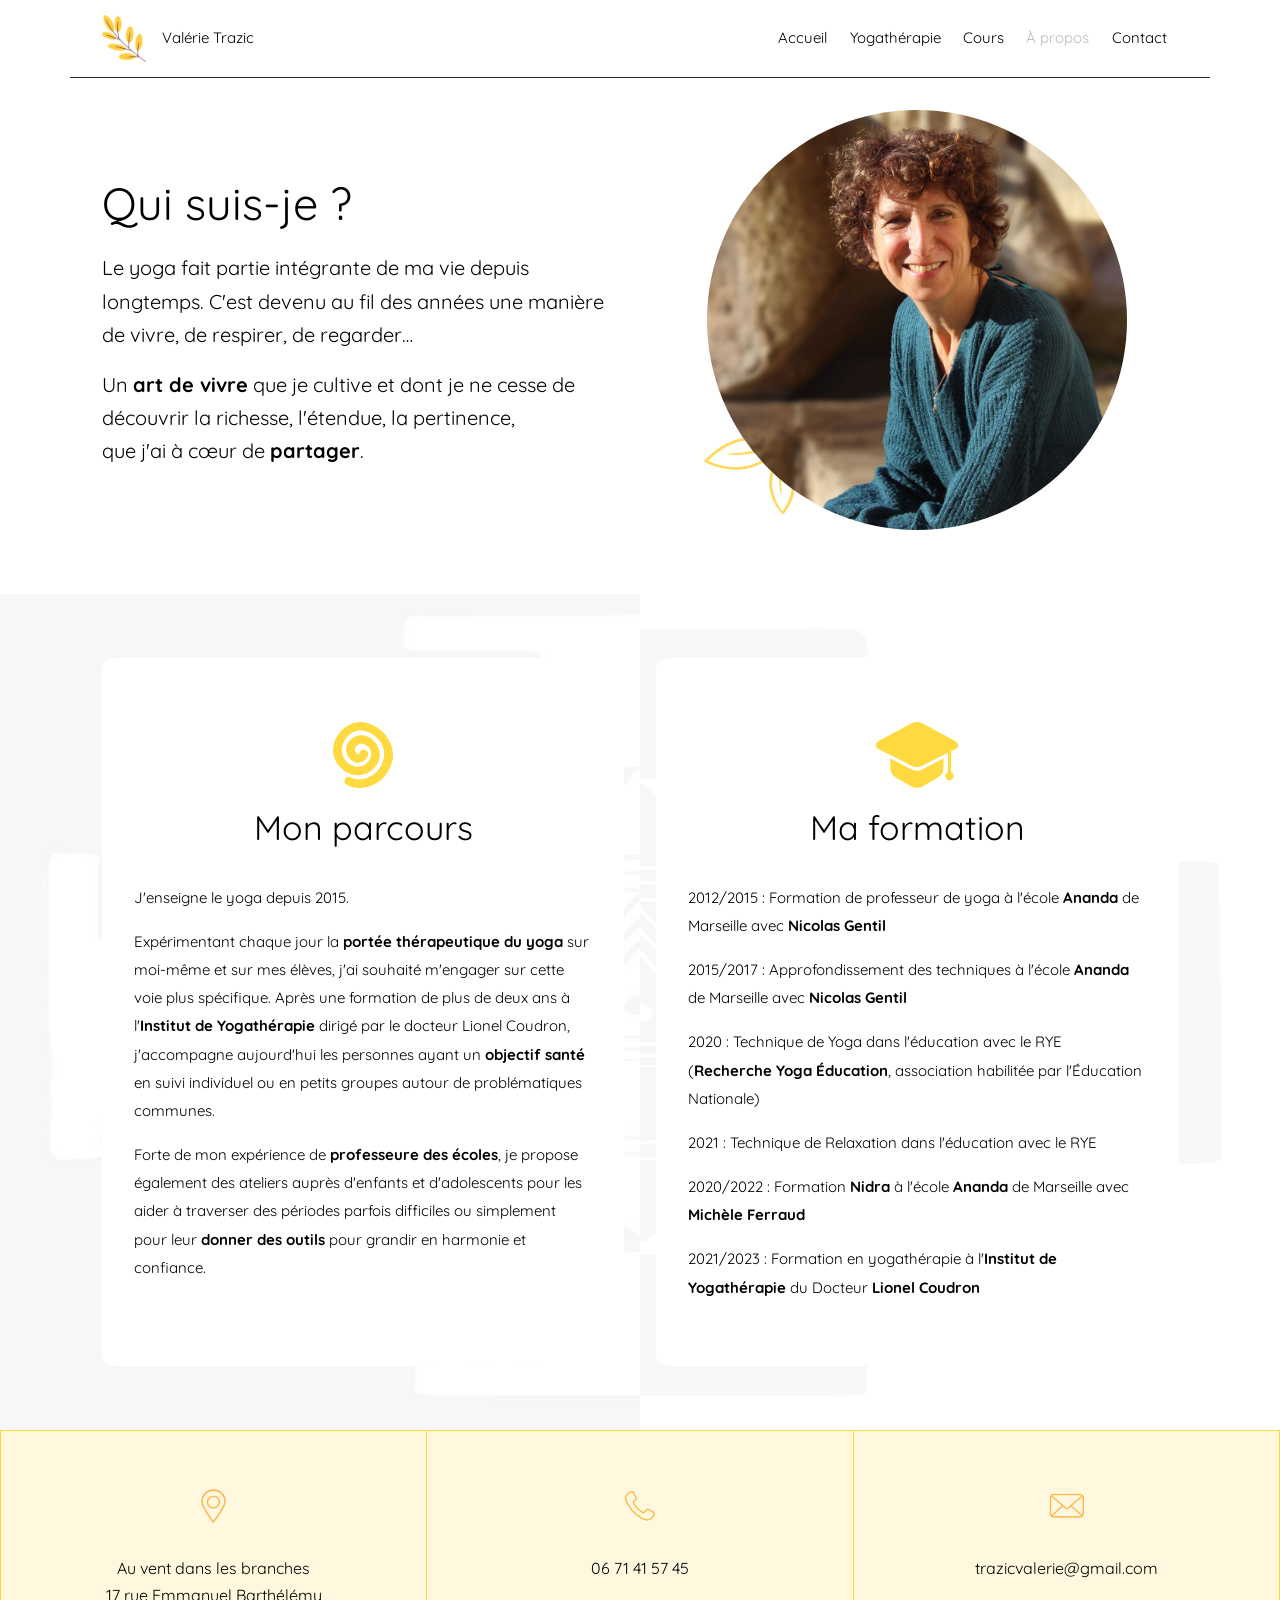
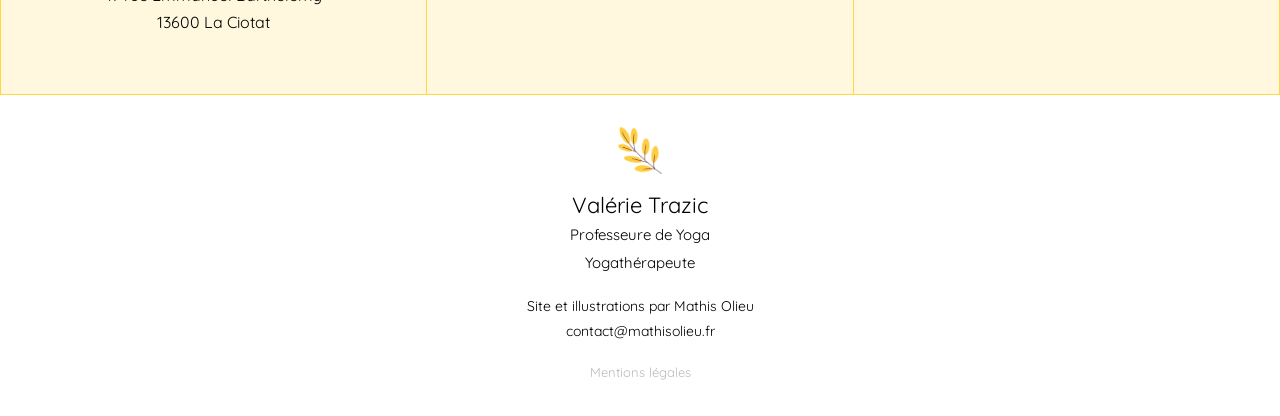
==== commit 1a8eb4c8: "Titre Qui suis-je sur A propos, et page de mentions legales Co-Authored-By: Claude Opus 5 <noreply@a" ====
--- a/a-propos.html
+++ b/a-propos.html
@@ -108,17 +108,15 @@
          intérieures, il n'y a ni bulle ni bande crème : le site d'origine
          pose ce bandeau sur fond blanc.
 
-         Le titre est là mais invisible à l'écran, comme sur le site d'origine
-         qui n'en affiche aucun. Une page a pourtant besoin d'un titre de
-         niveau 1 : c'est lui qui annonce la page à un lecteur d'écran et qui
-         sert de repère aux moteurs de recherche. Il est donc écrit, puis
-         masqué visuellement — et lui seul, le reste s'affiche normalement.
+         Le titre est écrit DANS la colonne de texte, et non à côté d'elle :
+         le bandeau est une grille à deux cases, et un titre posé directement
+         dedans en occuperait une troisième, ce qui déferait la mise en page.
          ==================================================================== -->
     <section class="conteneur hero-page" aria-labelledby="titre-page">
 
-      <h1 class="lecteur-ecran-seulement" id="titre-page">À propos</h1>
-
       <div class="hero-page__texte">
+        <h1 class="hero-page__titre" id="titre-page">Qui suis-je ?</h1>
+
         <p class="a-propos__intro">
           Le yoga fait partie intégrante de ma vie depuis longtemps. C'est devenu au
           fil des années une manière de vivre, de respirer, de regarder…
@@ -269,6 +267,10 @@
         <a href="mailto:contact@mathisolieu.fr">contact@mathisolieu.fr</a>
       </p>
 
+      <p class="pied__legal">
+        <a href="mentions-legales.html">Mentions légales</a>
+      </p>
+
     </div>
   </footer>
 
--- a/css/style.css
+++ b/css/style.css
@@ -479,6 +479,27 @@
   text-underline-offset: 3px;
 }
 
+/* Le lien vers les mentions légales. Il est obligatoire et doit être
+   atteignable depuis n'importe quelle page : sa place est donc au pied de
+   page, présent partout. Il est écrit plus petit et plus pâle que le reste —
+   c'est une obligation légale, pas une invitation à cliquer. */
+.pied__legal {
+  margin: var(--espace-s) 0 0;
+  font-size: 13px;
+}
+
+.pied__legal a {
+  color: var(--texte-doux);
+  text-decoration: none;
+}
+
+.pied__legal a:hover,
+.pied__legal a:focus-visible {
+  color: var(--texte);
+  text-decoration: underline;
+  text-underline-offset: 3px;
+}
+
 
 /* ==========================================================================
    6. RESPONSIVE — éléments communs
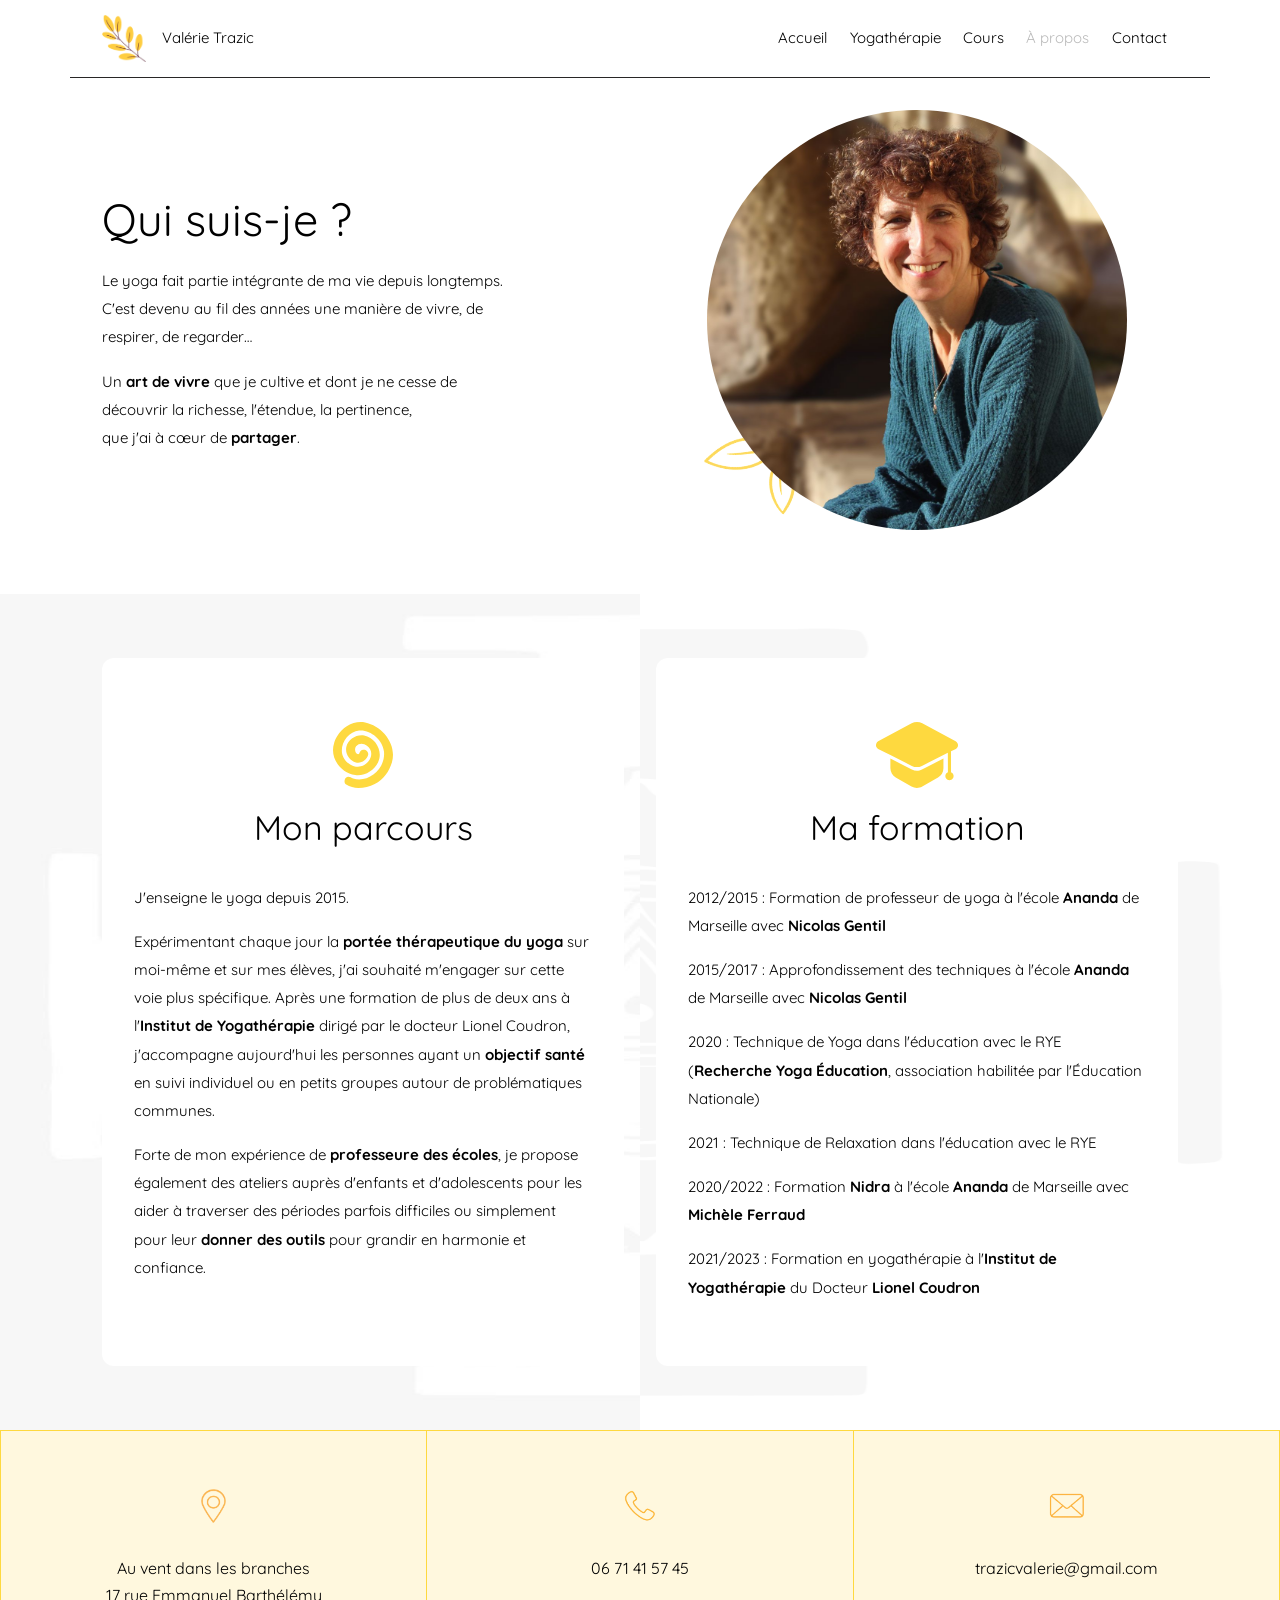
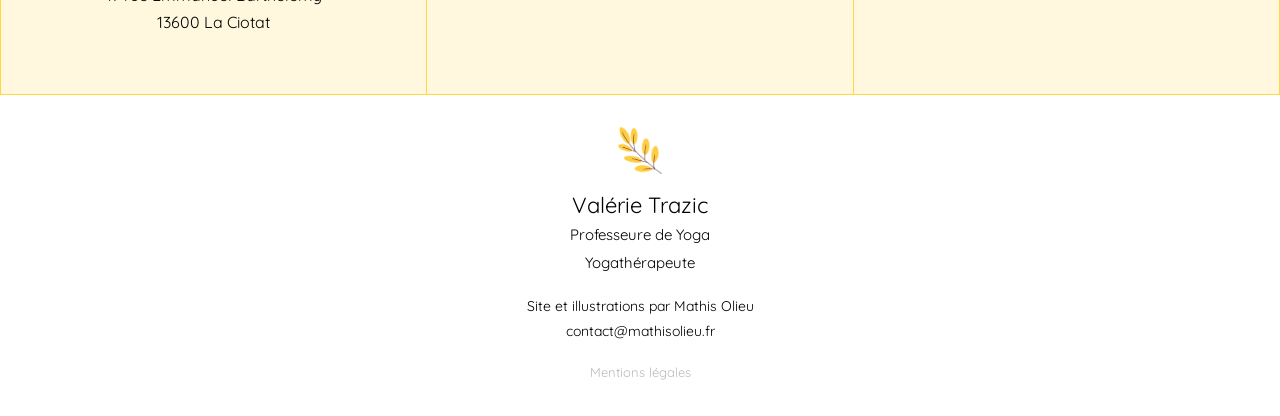
==== commit 9883930e: "Image de partage : carte unique 1200x630 et balises og:image sur les 7 pages Co-Authored-By: Claude " ====
--- a/a-propos.html
+++ b/a-propos.html
@@ -8,16 +8,29 @@
   <meta name="description" content="Valérie Trazic enseigne le yoga depuis 2015 à La Ciotat. Formée à l'école Ananda de Marseille et à l'Institut de Yogathérapie du docteur Lionel Coudron.">
 
   <!-- Aperçu lors d'un partage sur WhatsApp, Facebook, Messenger…
-       og:url doit rester une adresse absolue : une adresse relative ne
-       fonctionne pas ici.
-       À FAIRE : og:image manque. Il faut une image de partage au format
-       1200 × 630 px ; aucune des illustrations récupérées n'a ce format. -->
+       og:url et og:image doivent rester des adresses ABSOLUES. Une adresse
+       relative ne fonctionne pas ici : le réseau social lit ces balises depuis
+       ses propres serveurs et ne saurait pas d'où partir. Elles pointent donc
+       vers valerietrazic.fr, et l'aperçu n'apparaîtra qu'une fois le site en
+       ligne à cette adresse.
+
+       L'image de partage est la MÊME sur toutes les pages : elle annonce la
+       personne, pas la page. Ses dimensions sont déclarées explicitement pour
+       que les messageries affichent le grand aperçu plutôt qu'une vignette
+       carrée. -->
   <meta property="og:type" content="website">
   <meta property="og:site_name" content="Valérie Trazic">
   <meta property="og:locale" content="fr_FR">
   <meta property="og:url" content="https://valerietrazic.fr/a-propos.html">
   <meta property="og:title" content="À propos de Valérie Trazic">
   <meta property="og:description" content="Valérie Trazic enseigne le yoga depuis 2015 à La Ciotat. Formée à l'école Ananda de Marseille et à l'Institut de Yogathérapie du docteur Lionel Coudron.">
+  <meta property="og:image" content="https://valerietrazic.fr/images/partage.png">
+  <meta property="og:image:width" content="1200">
+  <meta property="og:image:height" content="630">
+  <meta property="og:image:alt" content="Valérie Trazic, professeure de yoga et yogathérapeute à La Ciotat">
+
+  <!-- Sans cette ligne, certaines messageries se contentent d'une vignette. -->
+  <meta name="twitter:card" content="summary_large_image">
 
   <!-- Icône du site, dérivée de la branche.
        Le format 180 px est celui d'iOS : il a un fond crème parce qu'iOS
--- a/css/a-propos.css
+++ b/css/a-propos.css
@@ -17,12 +17,11 @@
    1. LE BANDEAU DE TITRE
    ========================================================================== */
 
-/* Le texte d'accroche est un peu plus grand que le texte courant, comme sur
-   les autres bandeaux du site. */
+/* Aucune règle de taille : le texte reste à la taille courante du site, comme
+   dans les bulles des autres bandeaux. Seule la largeur est bridée, pour que
+   les lignes ne s'étirent pas d'un bord à l'autre de la colonne. */
 .a-propos__intro {
   max-width: 46ch;
-  font-size: 20px;
-  line-height: 1.67;
 }
 
 .a-propos__intro:last-child {
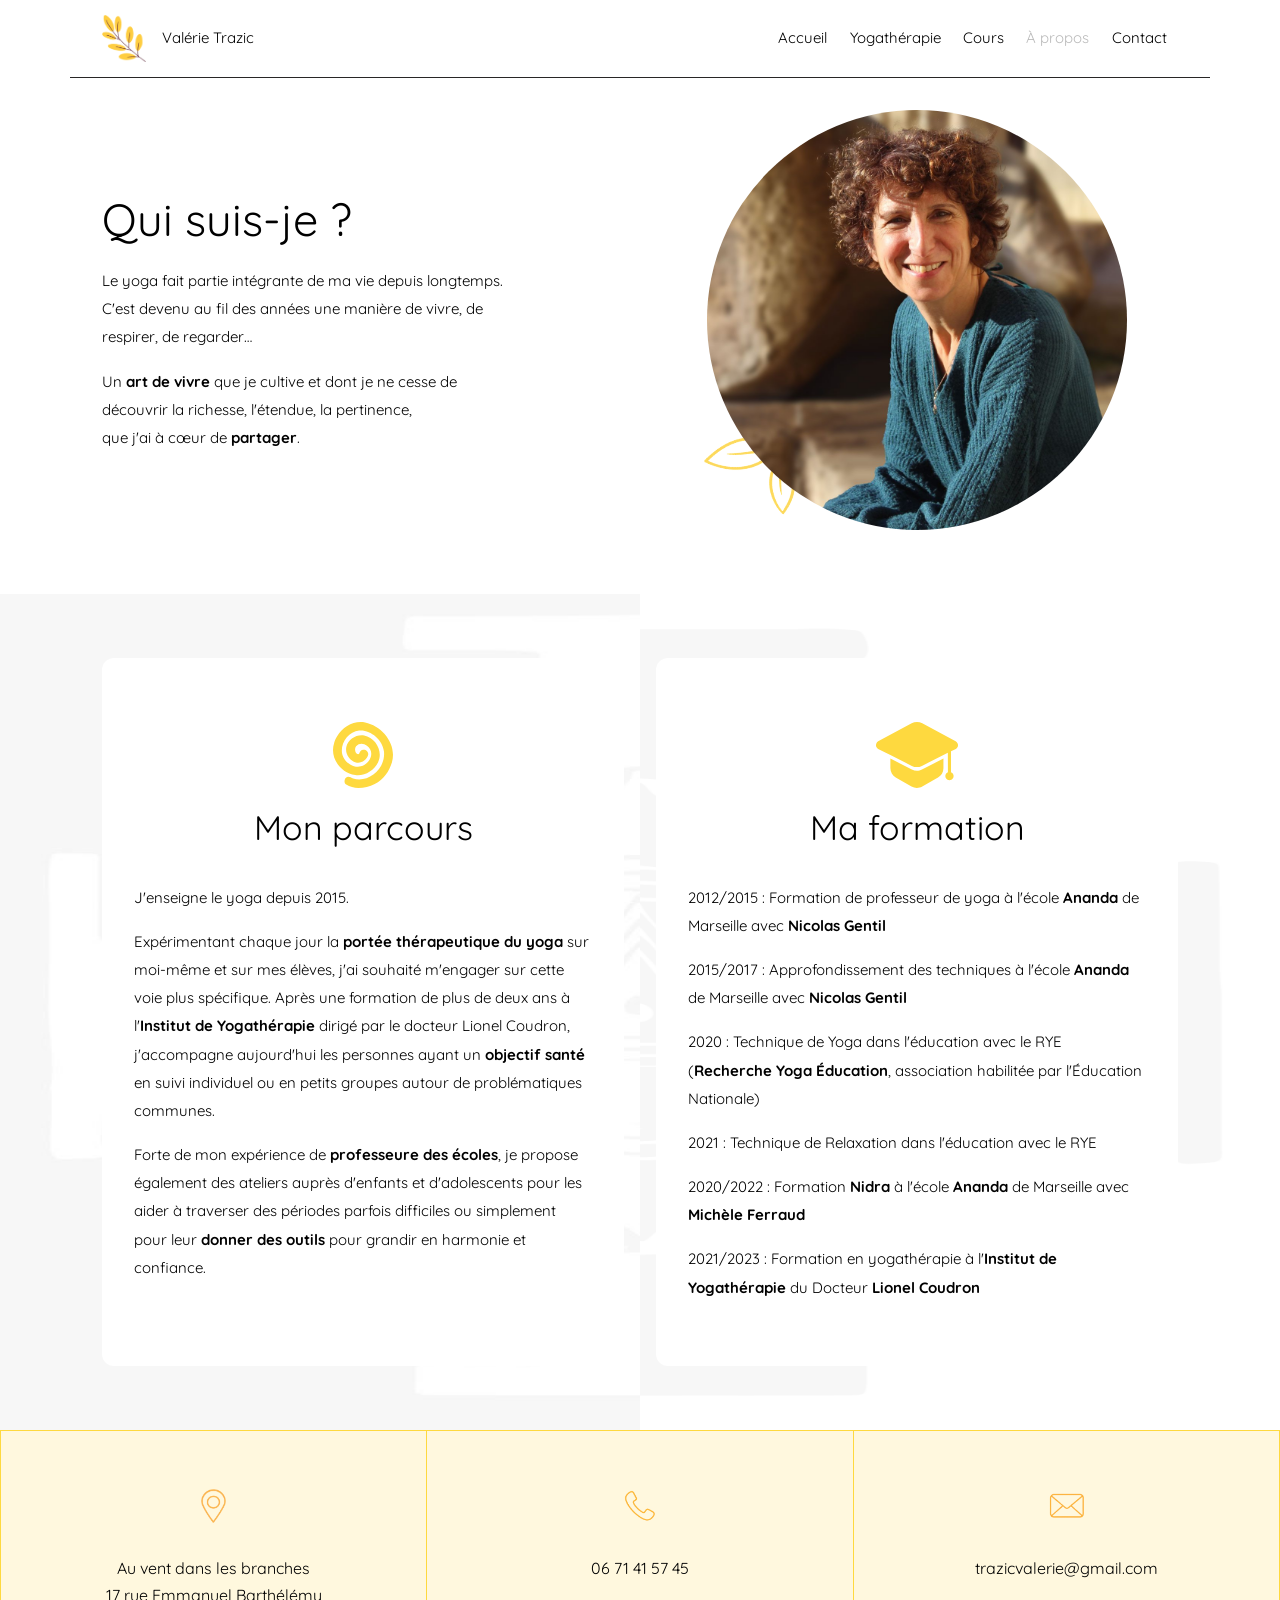
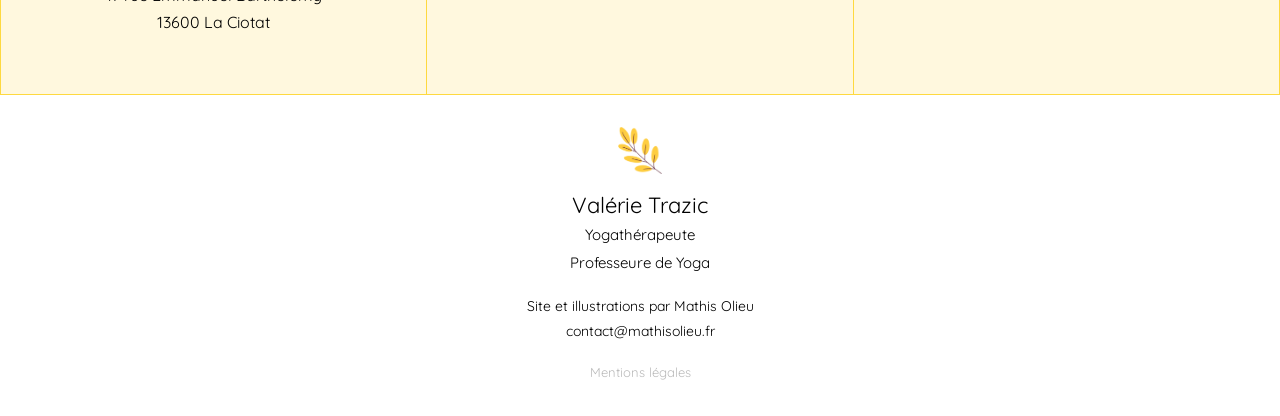
==== commit b15ea1eb: "La yogathérapie passe en premier partout « Yogathérapeute » avant « Professeure de yoga » : pied de " ====
--- a/a-propos.html
+++ b/a-propos.html
@@ -4,14 +4,17 @@
   <meta charset="UTF-8">
   <meta name="viewport" content="width=device-width, initial-scale=1.0">
 
-  <title>À propos — Valérie Trazic, professeure de yoga et yogathérapeute à La Ciotat</title>
+  <title>À propos — Valérie Trazic, yogathérapeute à La Ciotat</title>
   <meta name="description" content="Valérie Trazic enseigne le yoga depuis 2015 à La Ciotat. Formée à l'école Ananda de Marseille et à l'Institut de Yogathérapie du docteur Lionel Coudron.">
+
+  <!-- Adresse officielle de la page pour Google. -->
+  <link rel="canonical" href="https://trazicvalerie.fr/a-propos.html">
 
   <!-- Aperçu lors d'un partage sur WhatsApp, Facebook, Messenger…
        og:url et og:image doivent rester des adresses ABSOLUES. Une adresse
        relative ne fonctionne pas ici : le réseau social lit ces balises depuis
        ses propres serveurs et ne saurait pas d'où partir. Elles pointent donc
-       vers valerietrazic.fr, et l'aperçu n'apparaîtra qu'une fois le site en
+       vers trazicvalerie.fr, et l'aperçu n'apparaîtra qu'une fois le site en
        ligne à cette adresse.
 
        L'image de partage est la MÊME sur toutes les pages : elle annonce la
@@ -21,13 +24,13 @@
   <meta property="og:type" content="website">
   <meta property="og:site_name" content="Valérie Trazic">
   <meta property="og:locale" content="fr_FR">
-  <meta property="og:url" content="https://valerietrazic.fr/a-propos.html">
+  <meta property="og:url" content="https://trazicvalerie.fr/a-propos.html">
   <meta property="og:title" content="À propos de Valérie Trazic">
   <meta property="og:description" content="Valérie Trazic enseigne le yoga depuis 2015 à La Ciotat. Formée à l'école Ananda de Marseille et à l'Institut de Yogathérapie du docteur Lionel Coudron.">
-  <meta property="og:image" content="https://valerietrazic.fr/images/partage.png">
+  <meta property="og:image" content="https://trazicvalerie.fr/images/partage.png">
   <meta property="og:image:width" content="1200">
   <meta property="og:image:height" content="630">
-  <meta property="og:image:alt" content="Valérie Trazic, professeure de yoga et yogathérapeute à La Ciotat">
+  <meta property="og:image:alt" content="Valérie Trazic, yogathérapeute et professeure de yoga à La Ciotat">
 
   <!-- Sans cette ligne, certaines messageries se contentent d'une vignette. -->
   <meta name="twitter:card" content="summary_large_image">
@@ -271,8 +274,8 @@
 
       <p class="pied__nom">Valérie Trazic</p>
       <p class="pied__role">
-        Professeure de Yoga<br>
-        Yogathérapeute
+        Yogathérapeute<br>
+        Professeure de Yoga
       </p>
 
       <p class="pied__credit">
